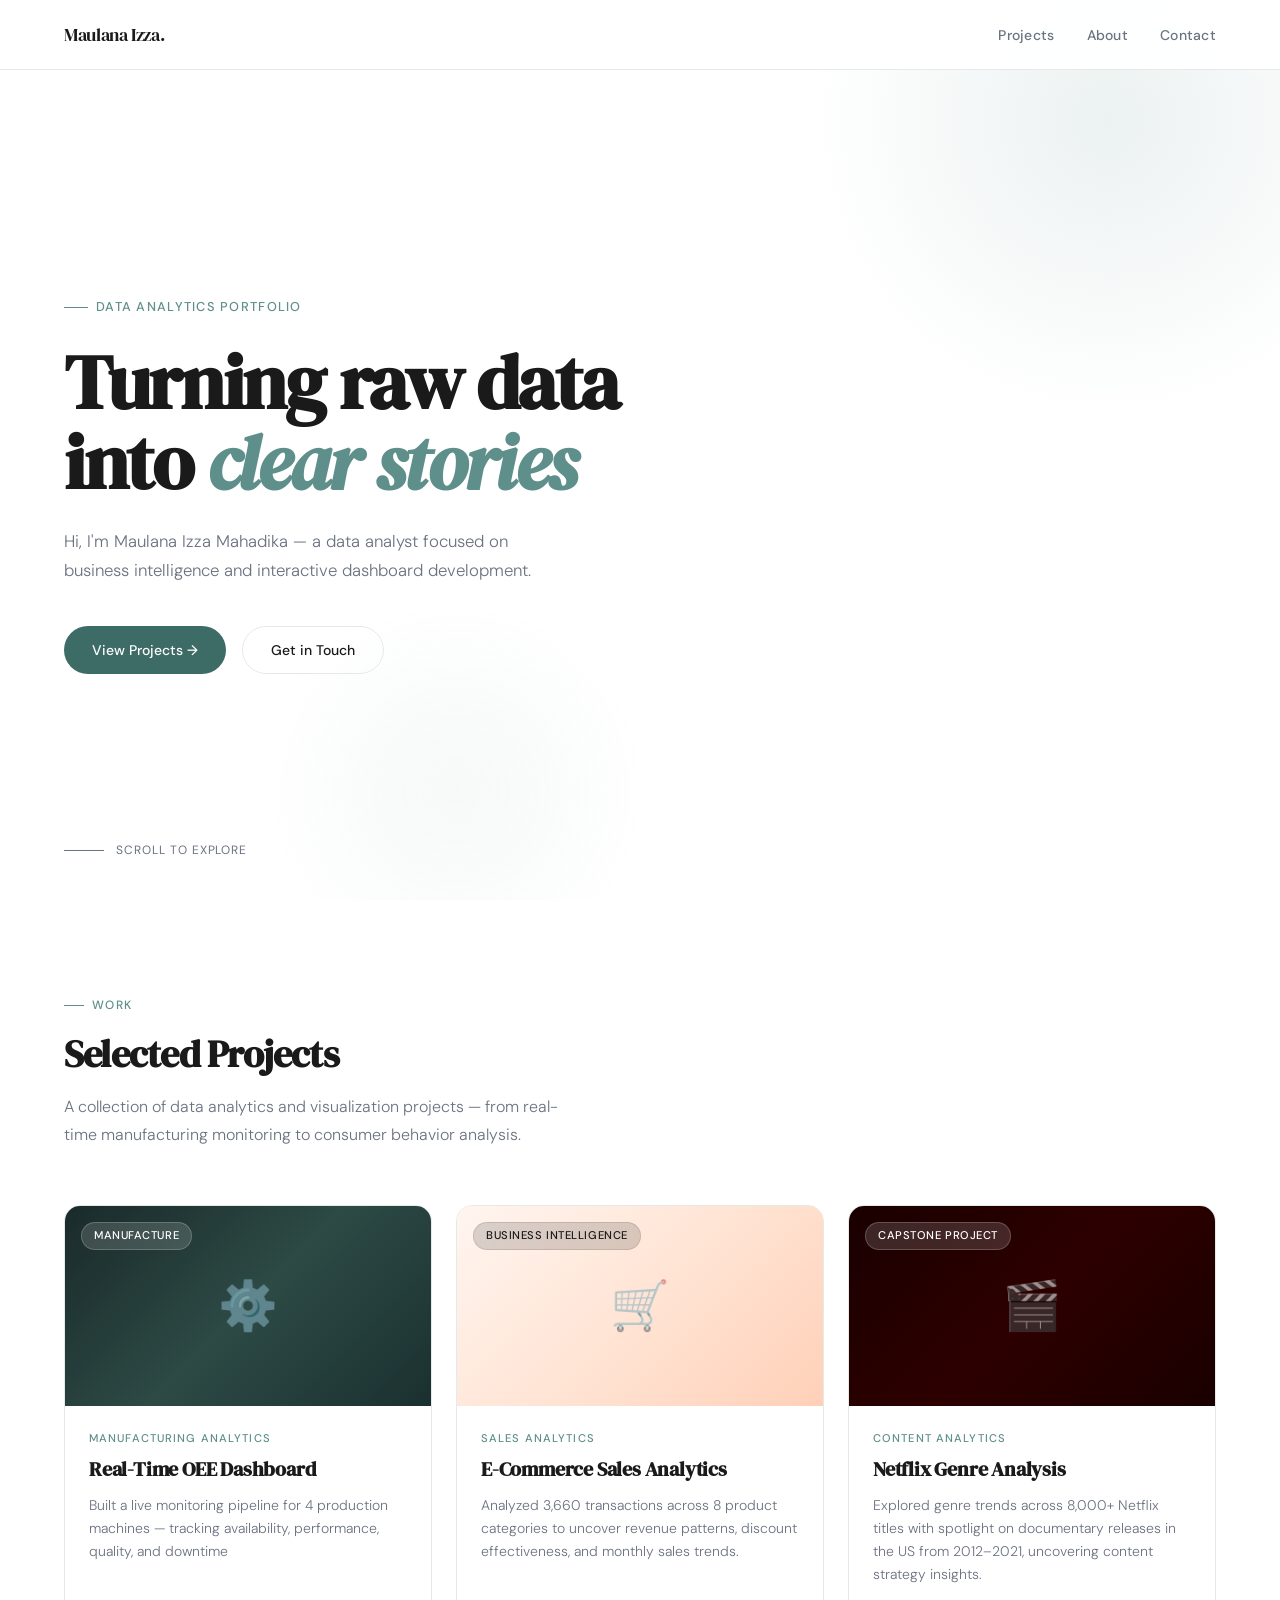
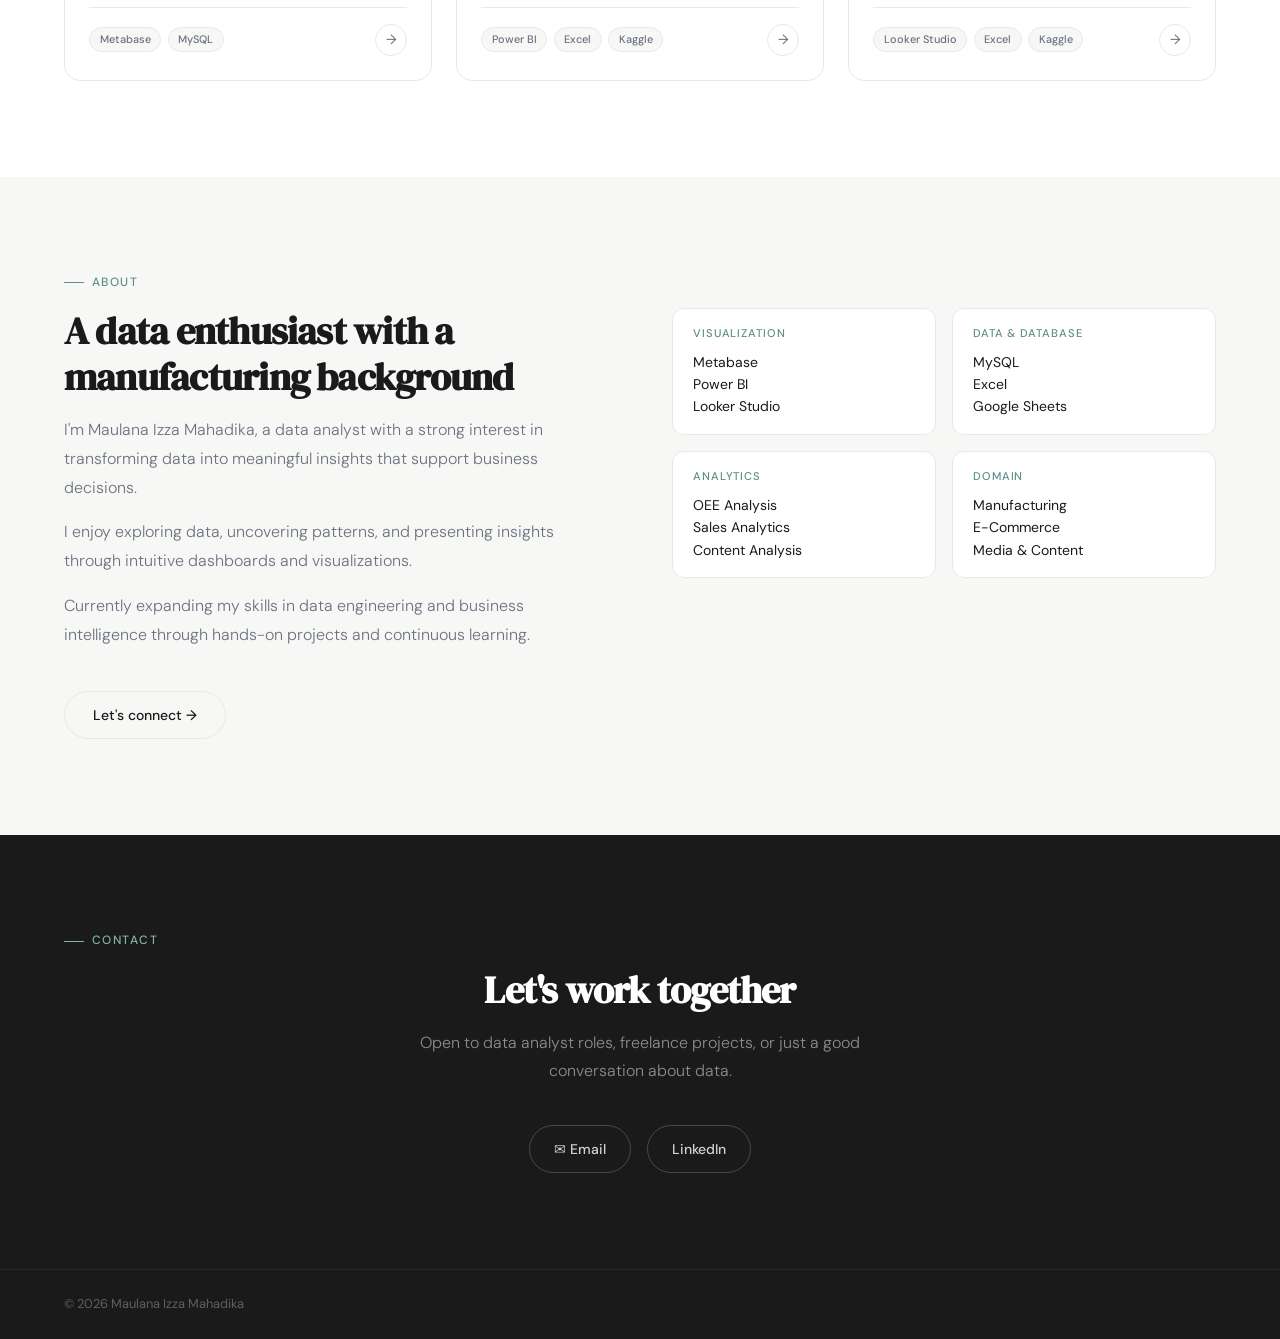
==== index.html @ bc458ca9 "upload" ====
<!DOCTYPE html>
<html lang="en">
<head>
  <meta charset="UTF-8" />
  <meta name="viewport" content="width=device-width, initial-scale=1.0" />
  <title>Maulana Izza Mahadika — Data Analytics Portfolio</title>
  <link rel="preconnect" href="https://fonts.googleapis.com" />
  <link href="https://fonts.googleapis.com/css2?family=DM+Serif+Display:ital@0;1&family=DM+Sans:wght@300;400;500;600&display=swap" rel="stylesheet" />
  <link rel="stylesheet" href="style.css">
</head>
<body>

  <!-- NAV -->
  <nav id="navbar">
    <a href="#" class="nav-logo">Maulana Izza.</a>
    <ul class="nav-links">
      <li><a href="#projects">Projects</a></li>
      <li><a href="#about">About</a></li>
      <li><a href="#contact">Contact</a></li>
    </ul>
  </nav>

  <!-- HERO -->
  <section class="hero" id="home">
    <div class="hero-content">
      <div class="hero-eyebrow">Data Analytics Portfolio</div>
      <h1 class="hero-title">
        Turning raw data<br>into <em>clear stories</em>
      </h1>
      <p class="hero-desc">
        Hi, I'm Maulana Izza Mahadika — a data analyst focused on business intelligence 
        and interactive dashboard development.
      </p>
      <div class="hero-cta">
        <a href="#projects" class="btn btn-primary">View Projects →</a>
        <a href="#contact" class="btn btn-outline">Get in Touch</a>
      </div>
    </div>
    <div class="hero-scroll">
      <span class="scroll-line"></span>
      Scroll to explore
    </div>
  </section>

  <!-- STATS BAR
  <div class="stats-bar">
    <div class="stat-item">
      <span class="stat-number">3</span>
      <span class="stat-label">Projects</span>
    </div>
    <div class="stat-item">
      <span class="stat-number">4</span>
      <span class="stat-label">Machines Monitored</span>
    </div>
    <div class="stat-item">
      <span class="stat-number">3.6K+</span>
      <span class="stat-label">Transactions Analyzed</span>
    </div>
    <div class="stat-item">
      <span class="stat-number">8K+</span>
      <span class="stat-label">Netflix Records</span>
    </div>
  </div> -->

  <!-- PROJECTS -->
  <section id="projects">
    <div class="section-label">Work</div>
    <h2 class="section-title reveal">Selected Projects</h2>
    <p class="section-desc reveal">A collection of data analytics and visualization projects — from real-time manufacturing monitoring to consumer behavior analysis.</p>

    <div class="projects-grid">

      <!-- OEE -->
      <a href="projects/oee.html" class="project-card reveal">
        <div class="project-thumb project-thumb-oee">
          <div class="thumb-pattern">
            <span class="thumb-icon">⚙️</span>
          </div>
          <span class="thumb-badge">Manufacture</span>
        </div>
        <div class="project-body">
          <div class="project-category">Manufacturing Analytics</div>
          <h3 class="project-title">Real-Time OEE Dashboard</h3>
          <p class="project-desc">Built a live monitoring pipeline for 4 production machines — tracking availability, performance, quality, and downtime</p>
          <div class="project-footer">
            <div class="tech-tags">
              <span class="tech-tag">Metabase</span>
              <span class="tech-tag">MySQL</span>
            </div>
            <div class="card-arrow">→</div>
          </div>
        </div>
      </a>

      <!-- E-COMMERCE -->
      <a href="projects/ecommerce.html" class="project-card reveal">
        <div class="project-thumb project-thumb-ecom">
          <div class="thumb-pattern">
            <span class="thumb-icon">🛒</span>
          </div>
          <span class="thumb-badge thumb-badge-dark">Business Intelligence</span>
        </div>
        <div class="project-body">
          <div class="project-category">Sales Analytics</div>
          <h3 class="project-title">E-Commerce Sales Analytics</h3>
          <p class="project-desc">Analyzed 3,660 transactions across 8 product categories to uncover revenue patterns, discount effectiveness, and monthly sales trends.</p>
          <div class="project-footer">
            <div class="tech-tags">
              <span class="tech-tag">Power BI</span>
              <span class="tech-tag">Excel</span>
              <span class="tech-tag">Kaggle</span>
            </div>
            <div class="card-arrow">→</div>
          </div>
        </div>
      </a>

      <!-- NETFLIX -->
      <a href="projects/netflix.html" class="project-card reveal">
        <div class="project-thumb project-thumb-netflix">
          <div class="thumb-pattern">
            <span class="thumb-icon">🎬</span>
          </div>
          <span class="thumb-badge">Capstone Project</span>
        </div>
        <div class="project-body">
          <div class="project-category">Content Analytics</div>
          <h3 class="project-title">Netflix Genre Analysis</h3>
          <p class="project-desc">Explored genre trends across 8,000+ Netflix titles with spotlight on documentary releases in the US from 2012–2021, uncovering content strategy insights.</p>
          <div class="project-footer">
            <div class="tech-tags">
              <span class="tech-tag">Looker Studio</span>
              <span class="tech-tag">Excel</span>
              <span class="tech-tag">Kaggle</span>
            </div>
            <div class="card-arrow">→</div>
          </div>
        </div>
      </a>

    </div>
  </section>

  <!-- ABOUT -->
  <section id="about">
    <div class="section-label">About</div>
    <div class="about-grid">
      <div class="about-text reveal">
        <h2 class="section-title">A data enthusiast with a manufacturing background</h2>
        <p>I'm Maulana Izza Mahadika, a data analyst with a strong interest in transforming data into meaningful insights that support business decisions.</p>
        <p>I enjoy exploring data, uncovering patterns, and presenting insights through intuitive dashboards and visualizations.</p>
        <p>Currently expanding my skills in data engineering and business intelligence through hands-on projects and continuous learning.</p>
        <br>
        <a href="#contact" class="btn btn-outline" style="width:fit-content">Let's connect →</a>
      </div>
      <div class="skills-grid reveal">
        <div class="skill-item">
          <div class="skill-cat">Visualization</div>
          <div class="skill-tools">Metabase<br>Power BI<br>Looker Studio</div>
        </div>
        <div class="skill-item">
          <div class="skill-cat">Data & Database</div>
          <div class="skill-tools">MySQL<br>Excel<br>Google Sheets</div>
        </div>
        <div class="skill-item">
          <div class="skill-cat">Analytics</div>
          <div class="skill-tools">OEE Analysis<br>Sales Analytics<br>Content Analysis</div>
        </div>
        <div class="skill-item">
          <div class="skill-cat">Domain</div>
          <div class="skill-tools">Manufacturing<br>E-Commerce<br>Media & Content</div>
        </div>
      </div>
    </div>
  </section>

  <!-- CONTACT -->
  <section id="contact">
    <div class="section-label">Contact</div>
    <h2 class="section-title">Let's work together</h2>
    <p class="section-desc">Open to data analyst roles, freelance projects, or just a good conversation about data.</p>
    <div class="contact-links">
      <a href="mailto:[mm.izza08@gmail.com]" class="contact-link">✉ Email</a>
      <a href="https://linkedin.com/in/maulana-izza-mahadika" target="_blank" class="contact-link">LinkedIn</a>
    </div>
  </section>

  <!-- FOOTER -->
  <footer>
    <p>© 2026 Maulana Izza Mahadika</p>
  </footer>

  <script>
    // Navbar scroll effect
    const navbar = document.getElementById('navbar');
    window.addEventListener('scroll', () => {
      navbar.classList.toggle('scrolled', window.scrollY > 20);
    });

    // Reveal on scroll
    const reveals = document.querySelectorAll('.reveal');
    const observer = new IntersectionObserver((entries) => {
      entries.forEach((entry, i) => {
        if (entry.isIntersecting) {
          setTimeout(() => entry.target.classList.add('visible'), i * 80);
          observer.unobserve(entry.target);
        }
      });
    }, { threshold: 0.1 });
    reveals.forEach(el => observer.observe(el));
  </script>
</body>
</html>
---- style.css ----
/* ============================================================
   PORTFOLIO — Maulana Izza Mahadika
   style.css — Single shared stylesheet for all pages
   ============================================================ */


/* ============================================================
   1. RESET & ROOT
   ============================================================ */

*, *::before, *::after {
  box-sizing: border-box;
  margin: 0;
  padding: 0;
}

:root {
  /* Brand */
  --teal:         #5F8F8A;
  --teal-light:   #84B59F;
  --teal-dark:    #3D6B66;
  --accent:       #C9DDD9;

  /* E-Commerce accent */
  --orange:       #E8603C;
  --orange-light: #FFF0EB;
  --orange-dark:  #C44D2A;

  /* Netflix accent */
  --red:          #E50914;
  --red-dark:     #B20710;
  --red-light:    #FFF0F0;

  /* Neutrals */
  --ink:          #1A1A1A;
  --muted:        #6B7280;
  --surface:      #F7F8F6;
  --white:        #FFFFFF;
  --border:       #E5EAE9;
}

html {
  scroll-behavior: smooth;
}

body {
  font-family: 'DM Sans', sans-serif;
  background: var(--white);
  color: var(--ink);
  line-height: 1.6;
  overflow-x: hidden;
}


/* ============================================================
   2. NAVIGATION (shared across all pages)
   ============================================================ */

nav {
  position: fixed;
  top: 0; left: 0; right: 0;
  z-index: 100;
  display: flex;
  align-items: center;
  justify-content: space-between;
  padding: 1.25rem 4rem;
  background: rgba(255, 255, 255, 0.92);
  backdrop-filter: blur(12px);
  border-bottom: 1px solid var(--border);
  transition: box-shadow 0.3s;
}

nav.scrolled {
  box-shadow: 0 2px 20px rgba(0, 0, 0, 0.06);
}

.nav-logo {
  font-family: 'DM Serif Display', serif;
  font-size: 1.15rem;
  color: var(--ink);
  text-decoration: none;
  letter-spacing: -0.02em;
}

.nav-links {
  display: flex;
  gap: 2rem;
  list-style: none;
}

.nav-links a {
  font-size: 0.875rem;
  font-weight: 500;
  color: var(--muted);
  text-decoration: none;
  letter-spacing: 0.02em;
  transition: color 0.2s;
}

.nav-links a:hover {
  color: var(--teal-dark);
}


/* ============================================================
   3. ANIMATIONS (shared)
   ============================================================ */

@keyframes fadeUp {
  from { opacity: 0; transform: translateY(20px); }
  to   { opacity: 1; transform: translateY(0); }
}

@keyframes scrollPulse {
  0%, 100% { opacity: 0.4; width: 40px; }
  50%       { opacity: 1;   width: 56px; }
}

.reveal {
  opacity: 0;
  transform: translateY(24px);
  transition: opacity 0.6s ease, transform 0.6s ease;
}

.reveal.visible {
  opacity: 1;
  transform: translateY(0);
}


/* ============================================================
   4. BUTTONS (shared)
   ============================================================ */

.btn {
  display: inline-flex;
  align-items: center;
  gap: 0.5rem;
  padding: 0.75rem 1.75rem;
  border-radius: 100px;
  font-size: 0.875rem;
  font-weight: 500;
  text-decoration: none;
  transition: all 0.25s;
  cursor: pointer;
  border: none;
}

.btn-primary {
  background: var(--teal-dark);
  color: var(--white);
}

.btn-primary:hover {
  background: var(--ink);
  transform: translateY(-2px);
  box-shadow: 0 8px 24px rgba(0, 0, 0, 0.12);
}

.btn-outline {
  background: transparent;
  color: var(--ink);
  border: 1.5px solid var(--border);
}

.btn-outline:hover {
  border-color: var(--teal);
  color: var(--teal-dark);
  transform: translateY(-2px);
}


/* ============================================================
   5. PROJECT PAGES — SHARED LAYOUT
   ============================================================ */

/* --- Hero (project pages) --- */
.project-hero {
  min-height: 60vh;
  display: flex;
  align-items: flex-end;
  padding: 8rem 4rem 4rem;
  position: relative;
  overflow: hidden;
}

/* Per-page hero backgrounds — set in each HTML file via inline style,
   or use page-specific classes below */
.project-hero--oee {
  background: linear-gradient(135deg, #0d1f1e 0%, #1a3530 40%, #0d2020 100%);
}
.project-hero--oee::before {
  content: '';
  position: absolute; top: 20%; right: 10%;
  width: 400px; height: 400px;
  background: radial-gradient(circle, rgba(95, 143, 138, 0.2) 0%, transparent 70%);
  border-radius: 50%;
}

.project-hero--ecom {
  background: linear-gradient(135deg, #2a1000 0%, #4a1e00 40%, #2a1200 100%);
}
.project-hero--ecom::before {
  content: '';
  position: absolute; top: 20%; right: 10%;
  width: 500px; height: 500px;
  background: radial-gradient(circle, rgba(232, 96, 60, 0.15) 0%, transparent 70%);
  border-radius: 50%;
}
.project-hero--ecom::after {
  content: '';
  position: absolute; bottom: -10%; left: 30%;
  width: 300px; height: 300px;
  background: radial-gradient(circle, rgba(232, 96, 60, 0.08) 0%, transparent 70%);
  border-radius: 50%;
}

.project-hero--netflix {
  background: linear-gradient(135deg, #0a0a0a 0%, #1a0000 40%, #0d0000 100%);
}
.project-hero--netflix::before {
  content: '';
  position: absolute; top: 20%; right: 5%;
  width: 500px; height: 500px;
  background: radial-gradient(circle, rgba(229, 9, 20, 0.12) 0%, transparent 70%);
  border-radius: 50%;
}

.hero-meta {
  position: relative;
  z-index: 1;
}

/* --- Breadcrumb --- */
.breadcrumb {
  display: flex;
  align-items: center;
  gap: 0.5rem;
  font-size: 0.8rem;
  color: rgba(255, 255, 255, 0.4);
  margin-bottom: 1.5rem;
}

.breadcrumb a {
  color: rgba(255, 255, 255, 0.4);
  text-decoration: none;
  transition: color 0.2s;
}

.breadcrumb a:hover {
  color: rgba(255, 255, 255, 0.8);
}

.breadcrumb span {
  color: rgba(255, 255, 255, 0.2);
}

/* --- Project label & title --- */
.project-label {
  font-size: 0.75rem;
  font-weight: 500;
  letter-spacing: 0.1em;
  text-transform: uppercase;
  margin-bottom: 1rem;
}

.project-hero-title {
  font-family: 'DM Serif Display', serif;
  font-size: clamp(2rem, 5vw, 3.5rem);
  color: white;
  line-height: 1.1;
  letter-spacing: -0.02em;
  margin-bottom: 1.5rem;
  max-width: 600px;
}

.hero-tags {
  display: flex;
  gap: 0.5rem;
  flex-wrap: wrap;
}

.hero-tag {
  background: rgba(255, 255, 255, 0.1);
  border: 1px solid rgba(255, 255, 255, 0.15);
  border-radius: 100px;
  padding: 0.3rem 0.85rem;
  font-size: 0.75rem;
  color: rgba(255, 255, 255, 0.7);
  font-weight: 500;
}

/* --- Content area --- */
.project-content {
  max-width: 800px;
  margin: 0 auto;
  padding: 5rem 2rem;
}

.content-section {
  margin-bottom: 4rem;
}

.content-label {
  font-size: 0.7rem;
  font-weight: 500;
  letter-spacing: 0.12em;
  text-transform: uppercase;
  margin-bottom: 0.75rem;
  display: flex;
  align-items: center;
  gap: 0.5rem;
}

.content-label::before {
  content: '';
  width: 16px;
  height: 1px;
  background: currentColor;
}

.content-title {
  font-family: 'DM Serif Display', serif;
  font-size: 1.75rem;
  letter-spacing: -0.02em;
  color: var(--ink);
  margin-bottom: 1rem;
  line-height: 1.3;
}

.content-body {
  font-size: 1rem;
  color: var(--muted);
  font-weight: 300;
  line-height: 1.85;
}

.content-body p {
  margin-bottom: 1rem;
}

/* --- Pipeline (shared across all project pages) --- */
.pipeline {
  display: flex;
  align-items: center;
  background: var(--surface);
  border-radius: 16px;
  padding: 2rem;
  margin: 2rem 0;
  overflow-x: auto;
  gap: 0;
}

.pipe-step {
  display: flex;
  flex-direction: column;
  align-items: center;
  gap: 0.5rem;
  flex: 1;
  min-width: 100px;
}

.pipe-icon {
  width: 52px;
  height: 52px;
  border-radius: 14px;
  background: var(--white);
  border: 1.5px solid var(--border);
  display: flex;
  align-items: center;
  justify-content: center;
  font-size: 1.4rem;
}

.pipe-label {
  font-size: 0.75rem;
  font-weight: 500;
  color: var(--ink);
  text-align: center;
}

.pipe-sub {
  font-size: 0.65rem;
  color: var(--muted);
  text-align: center;
}

.pipe-arrow {
  font-size: 1.2rem;
  flex-shrink: 0;
  padding: 0 0.5rem;
}

/* --- Dashboard preview box --- */
.dashboard-preview {
  border-radius: 16px;
  padding: 1.5rem;
  margin: 1.5rem 0;
  text-align: center;
  overflow: hidden;
}

.dashboard-preview p {
  color: rgba(255, 255, 255, 0.4);
  font-size: 0.85rem;
  font-style: italic;
}

.dashboard-img {
  width: 100%;
  max-width: 100%;
  height: auto;
  border-radius: 10px;
  border: 1px solid rgba(255, 255, 255, 0.1);
  display: block;
  margin-bottom: 0.75rem;
}

/* Per-page dashboard preview backgrounds */
.dashboard-preview--oee {
  background: linear-gradient(135deg, #0d1f1e, #1a3530);
  border: 1px solid rgba(95, 143, 138, 0.3);
}

.dashboard-preview--ecom {
  background: linear-gradient(135deg, #2a1000, #4a1e00);
  border: 1px solid rgba(232, 96, 60, 0.2);
}

.dashboard-preview--netflix {
  background: linear-gradient(135deg, #0a0a0a, #1a0000);
  border: 1px solid rgba(229, 9, 20, 0.2);
}

/* --- Insight grid (shared structure, colors vary per page) --- */
.insight-grid {
  display: grid;
  grid-template-columns: 1fr 1fr;
  gap: 1rem;
  margin-top: 1.5rem;
}

.insight-card {
  background: var(--surface);
  border: 1px solid var(--border);
  border-radius: 14px;
  padding: 1.25rem;
}

.insight-title {
  font-size: 0.85rem;
  font-weight: 600;
  color: var(--ink);
  margin-bottom: 0.5rem;
}

.insight-desc {
  font-size: 0.8rem;
  color: var(--muted);
  line-height: 1.65;
  font-weight: 300;
}

/* --- Bottom project navigation --- */
.project-nav {
  border-top: 1px solid var(--border);
  padding: 2rem 4rem;
  display: flex;
  justify-content: space-between;
  align-items: center;
}

.proj-nav-link {
  text-decoration: none;
  color: var(--muted);
  font-size: 0.875rem;
  font-weight: 500;
  display: flex;
  flex-direction: column;
  gap: 0.25rem;
  transition: color 0.2s;
}

.proj-nav-link:hover {
  color: var(--teal-dark);
}

.proj-nav-title {
  font-family: 'DM Serif Display', serif;
  font-size: 1rem;
  color: var(--ink);
}


/* ============================================================
   6. INDEX PAGE — HOME
   ============================================================ */

/* --- Hero --- */
.hero {
  min-height: 100vh;
  display: flex;
  align-items: center;
  padding: 8rem 4rem 4rem;
  position: relative;
  overflow: hidden;
}

.hero::before {
  content: '';
  position: absolute; top: -20%; right: -10%;
  width: 600px; height: 600px;
  background: radial-gradient(circle, rgba(95, 143, 138, 0.12) 0%, transparent 70%);
  border-radius: 50%;
  pointer-events: none;
}

.hero::after {
  content: '';
  position: absolute; bottom: -10%; left: 20%;
  width: 400px; height: 400px;
  background: radial-gradient(circle, rgba(132, 181, 159, 0.08) 0%, transparent 70%);
  border-radius: 50%;
  pointer-events: none;
}

.hero-content {
  max-width: 700px;
  position: relative;
  z-index: 1;
}

.hero-eyebrow {
  display: inline-flex;
  align-items: center;
  gap: 0.5rem;
  font-size: 0.8rem;
  font-weight: 500;
  letter-spacing: 0.1em;
  text-transform: uppercase;
  color: var(--teal);
  margin-bottom: 1.5rem;
  opacity: 0;
  animation: fadeUp 0.6s 0.1s forwards;
}

.hero-eyebrow::before {
  content: '';
  display: inline-block;
  width: 24px; height: 1px;
  background: var(--teal);
}

.hero-title {
  font-family: 'DM Serif Display', serif;
  font-size: clamp(2.8rem, 6vw, 5rem);
  line-height: 1.05;
  letter-spacing: -0.03em;
  color: var(--ink);
  margin-bottom: 1.5rem;
  opacity: 0;
  animation: fadeUp 0.6s 0.2s forwards;
}

.hero-title em {
  font-style: italic;
  color: var(--teal);
}

.hero-desc {
  font-size: 1.05rem;
  color: var(--muted);
  max-width: 500px;
  line-height: 1.75;
  margin-bottom: 2.5rem;
  font-weight: 300;
  opacity: 0;
  animation: fadeUp 0.6s 0.3s forwards;
}

.hero-cta {
  display: flex;
  gap: 1rem;
  flex-wrap: wrap;
  opacity: 0;
  animation: fadeUp 0.6s 0.4s forwards;
}

.hero-scroll {
  position: absolute;
  bottom: 2.5rem; left: 4rem;
  display: flex;
  align-items: center;
  gap: 0.75rem;
  font-size: 0.75rem;
  color: var(--muted);
  letter-spacing: 0.08em;
  text-transform: uppercase;
  opacity: 0;
  animation: fadeUp 0.6s 0.7s forwards;
}

.scroll-line {
  width: 40px; height: 1px;
  background: var(--muted);
  animation: scrollPulse 2s ease-in-out infinite;
}

/* --- Stats bar --- */
.stats-bar {
  background: var(--surface);
  border-top: 1px solid var(--border);
  border-bottom: 1px solid var(--border);
  padding: 2rem 4rem;
  display: flex;
  gap: 3rem;
  flex-wrap: wrap;
}

.stat-item {
  display: flex;
  flex-direction: column;
  gap: 0.25rem;
}

.stat-number {
  font-family: 'DM Serif Display', serif;
  font-size: 1.75rem;
  color: var(--teal-dark);
  line-height: 1;
}

.stat-label {
  font-size: 0.8rem;
  color: var(--muted);
  font-weight: 400;
  text-transform: uppercase;
  letter-spacing: 0.05em;
}

/* --- Section shared --- */
section {
  padding: 6rem 4rem;
}

.section-label {
  font-size: 0.75rem;
  font-weight: 500;
  letter-spacing: 0.12em;
  text-transform: uppercase;
  color: var(--teal);
  margin-bottom: 1rem;
  display: flex;
  align-items: center;
  gap: 0.5rem;
}

.section-label::before {
  content: '';
  width: 20px; height: 1px;
  background: var(--teal);
}

.section-title {
  font-family: 'DM Serif Display', serif;
  font-size: clamp(1.75rem, 3vw, 2.5rem);
  letter-spacing: -0.02em;
  line-height: 1.2;
  color: var(--ink);
  margin-bottom: 1rem;
}

.section-desc {
  color: var(--muted);
  font-size: 1rem;
  font-weight: 300;
  max-width: 520px;
  line-height: 1.75;
  margin-bottom: 3.5rem;
}

/* --- Projects grid --- */
#projects { background: var(--white); }

.projects-grid {
  display: grid;
  grid-template-columns: repeat(auto-fill, minmax(340px, 1fr));
  gap: 1.5rem;
}

.project-card {
  border: 1px solid var(--border);
  border-radius: 16px;
  overflow: hidden;
  background: var(--white);
  transition: all 0.3s cubic-bezier(0.4, 0, 0.2, 1);
  text-decoration: none;
  color: inherit;
  display: flex;
  flex-direction: column;
}

.project-card:hover {
  border-color: var(--teal);
  transform: translateY(-4px);
  box-shadow: 0 20px 40px rgba(95, 143, 138, 0.12);
}

.project-thumb {
  height: 200px;
  position: relative;
  overflow: hidden;
}

.project-thumb-oee {
  background: linear-gradient(135deg, #1a2a2a 0%, #2d4a45 50%, #1a3030 100%);
}

.project-thumb-ecom {
  background: linear-gradient(135deg, #fff5f0 0%, #ffe4d4 50%, #ffd0b8 100%);
}

.project-thumb-netflix {
  background: linear-gradient(135deg, #1a0000 0%, #2d0000 50%, #1a0000 100%);
}

.thumb-pattern {
  position: absolute;
  inset: 0;
  display: flex;
  align-items: center;
  justify-content: center;
}

.thumb-icon {
  font-size: 3rem;
  opacity: 0.6;
}

.thumb-badge {
  position: absolute;
  top: 1rem; left: 1rem;
  background: rgba(255, 255, 255, 0.15);
  backdrop-filter: blur(8px);
  border: 1px solid rgba(255, 255, 255, 0.2);
  border-radius: 100px;
  padding: 0.25rem 0.75rem;
  font-size: 0.7rem;
  font-weight: 500;
  color: white;
  letter-spacing: 0.05em;
  text-transform: uppercase;
}

.thumb-badge-dark {
  background: rgba(0, 0, 0, 0.15);
  border-color: rgba(0, 0, 0, 0.1);
  color: var(--ink);
}

.project-body {
  padding: 1.5rem;
  flex: 1;
  display: flex;
  flex-direction: column;
}

.project-category {
  font-size: 0.7rem;
  font-weight: 500;
  letter-spacing: 0.1em;
  text-transform: uppercase;
  color: var(--teal);
  margin-bottom: 0.5rem;
}

.project-title {
  font-family: 'DM Serif Display', serif;
  font-size: 1.25rem;
  letter-spacing: -0.01em;
  color: var(--ink);
  margin-bottom: 0.75rem;
  line-height: 1.3;
}

.project-desc {
  font-size: 0.875rem;
  color: var(--muted);
  line-height: 1.65;
  font-weight: 300;
  flex: 1;
  margin-bottom: 1.25rem;
}

.project-footer {
  display: flex;
  align-items: center;
  justify-content: space-between;
  padding-top: 1rem;
  border-top: 1px solid var(--border);
}

.tech-tags {
  display: flex;
  gap: 0.4rem;
  flex-wrap: wrap;
}

.tech-tag {
  background: var(--surface);
  border: 1px solid var(--border);
  border-radius: 100px;
  padding: 0.2rem 0.6rem;
  font-size: 0.68rem;
  font-weight: 500;
  color: var(--muted);
}

.card-arrow {
  width: 32px; height: 32px;
  border-radius: 50%;
  border: 1.5px solid var(--border);
  display: flex;
  align-items: center;
  justify-content: center;
  font-size: 0.85rem;
  color: var(--muted);
  flex-shrink: 0;
  transition: all 0.2s;
}

.project-card:hover .card-arrow {
  background: var(--teal-dark);
  border-color: var(--teal-dark);
  color: white;
}

/* --- About section --- */
#about { background: var(--surface); }

.about-grid {
  display: grid;
  grid-template-columns: 1fr 1fr;
  gap: 4rem;
  align-items: start;
}

.about-text p {
  font-size: 1rem;
  color: var(--muted);
  font-weight: 300;
  line-height: 1.8;
  margin-bottom: 1rem;
}

.skills-grid {
  display: grid;
  grid-template-columns: 1fr 1fr;
  gap: 1rem;
}

.skill-item {
  background: var(--white);
  border: 1px solid var(--border);
  border-radius: 12px;
  padding: 1rem 1.25rem;
}

.skill-cat {
  font-size: 0.7rem;
  font-weight: 500;
  letter-spacing: 0.08em;
  text-transform: uppercase;
  color: var(--teal);
  margin-bottom: 0.5rem;
}

.skill-tools {
  font-size: 0.875rem;
  color: var(--ink);
  font-weight: 400;
  line-height: 1.6;
}

/* --- Contact section --- */
#contact {
  background: var(--ink);
  color: var(--white);
  text-align: center;
}

#contact .section-label        { color: var(--teal-light); }
#contact .section-label::before { background: var(--teal-light); }
#contact .section-title        { color: var(--white); }
#contact .section-desc         { color: rgba(255, 255, 255, 0.5); margin: 0 auto 2.5rem; }

.contact-links {
  display: flex;
  gap: 1rem;
  justify-content: center;
  flex-wrap: wrap;
}

.contact-link {
  display: inline-flex;
  align-items: center;
  gap: 0.5rem;
  padding: 0.75rem 1.5rem;
  border-radius: 100px;
  font-size: 0.875rem;
  font-weight: 500;
  text-decoration: none;
  border: 1.5px solid rgba(255, 255, 255, 0.2);
  color: rgba(255, 255, 255, 0.8);
  transition: all 0.25s;
}

.contact-link:hover {
  background: var(--teal-dark);
  border-color: var(--teal-dark);
  color: white;
  transform: translateY(-2px);
}

/* --- Footer --- */
footer {
  background: var(--ink);
  border-top: 1px solid rgba(255, 255, 255, 0.06);
  padding: 1.5rem 4rem;
  display: flex;
  align-items: center;
  justify-content: space-between;
}

footer p {
  font-size: 0.8rem;
  color: rgba(255, 255, 255, 0.3);
}


/* ============================================================
   7. OEE PAGE — SPECIFIC
   ============================================================ */

.metrics-table {
  width: 100%;
  border-collapse: collapse;
  margin: 1.5rem 0;
  font-size: 0.9rem;
}

.metrics-table th {
  background: var(--surface);
  padding: 0.75rem 1rem;
  text-align: left;
  font-size: 0.7rem;
  font-weight: 600;
  letter-spacing: 0.08em;
  text-transform: uppercase;
  color: var(--muted);
  border-bottom: 1px solid var(--border);
}

.metrics-table td {
  padding: 0.85rem 1rem;
  border-bottom: 1px solid var(--border);
  color: var(--ink);
}

.metrics-table tr:last-child td { border-bottom: none; }

.metric-val {
  font-weight: 600;
  color: var(--teal-dark);
}

.metric-highlight {
  background: rgba(95, 143, 138, 0.05);
}

.threshold-bar {
  display: flex;
  gap: 1rem;
  margin: 1.5rem 0;
  flex-wrap: wrap;
}

.threshold-item {
  display: flex;
  align-items: center;
  gap: 0.5rem;
  background: var(--surface);
  border-radius: 10px;
  padding: 0.75rem 1.25rem;
}

.threshold-dot {
  width: 10px; height: 10px;
  border-radius: 50%;
}

.dot-red    { background: #EF4444; }
.dot-yellow { background: #F59E0B; }
.dot-green  { background: #10B981; }

.threshold-label {
  font-size: 0.8rem;
  font-weight: 500;
  color: var(--ink);
}

.threshold-range {
  font-size: 0.75rem;
  color: var(--muted);
}

/* OEE insight cards */
.insight-card.highlight--oee {
  border-color: var(--teal);
  background: rgba(95, 143, 138, 0.05);
}

.insight-num {
  font-family: 'DM Serif Display', serif;
  font-size: 2rem;
  color: var(--teal-dark);
  line-height: 1;
  margin-bottom: 0.25rem;
}


/* ============================================================
   8. E-COMMERCE PAGE — SPECIFIC
   ============================================================ */

.kpi-grid {
  display: grid;
  grid-template-columns: repeat(2, 1fr);
  gap: 1rem;
  margin: 1.5rem 0;
}

.kpi-card {
  background: var(--surface);
  border: 1px solid var(--border);
  border-radius: 14px;
  padding: 1.25rem 1.5rem;
}

.kpi-card.accent {
  border-color: var(--orange);
  background: var(--orange-light);
}

.kpi-number {
  font-family: 'DM Serif Display', serif;
  font-size: 2rem;
  color: var(--orange-dark);
  line-height: 1;
  margin-bottom: 0.25rem;
}

.kpi-label {
  font-size: 0.8rem;
  color: var(--muted);
  font-weight: 400;
}

.dataset-table {
  width: 100%;
  border-collapse: collapse;
  margin: 1.5rem 0;
  font-size: 0.875rem;
}

.dataset-table th {
  background: var(--surface);
  padding: 0.65rem 1rem;
  text-align: left;
  font-size: 0.7rem;
  font-weight: 600;
  letter-spacing: 0.08em;
  text-transform: uppercase;
  color: var(--muted);
  border-bottom: 1px solid var(--border);
}

.dataset-table td {
  padding: 0.75rem 1rem;
  border-bottom: 1px solid var(--border);
  color: var(--ink);
}

.dataset-table tr:last-child td { border-bottom: none; }

.col-name {
  font-family: monospace;
  font-size: 0.85rem;
  color: var(--orange-dark);
  font-weight: 600;
}

.col-type {
  display: inline-block;
  background: var(--surface);
  border: 1px solid var(--border);
  border-radius: 100px;
  padding: 0.15rem 0.6rem;
  font-size: 0.7rem;
  color: var(--muted);
  font-weight: 500;
}

/* E-Commerce insight cards */
.insight-card.highlight--ecom {
  border-color: var(--orange);
  background: var(--orange-light);
}

.insight-icon {
  font-size: 1.5rem;
  margin-bottom: 0.5rem;
}

.insight-rec {
  margin-top: 0.75rem;
  padding-top: 0.75rem;
  border-top: 1px solid var(--border);
  font-size: 0.75rem;
  color: var(--orange-dark);
  font-weight: 500;
}


/* ============================================================
   9. NETFLIX PAGE — SPECIFIC
   ============================================================ */

.group-note {
  background: var(--surface);
  border: 1px solid var(--border);
  border-left: 3px solid var(--red);
  border-radius: 0 12px 12px 0;
  padding: 1rem 1.25rem;
  margin-bottom: 3rem;
  font-size: 0.85rem;
  color: var(--muted);
}

.group-note strong { color: var(--ink); }

.bq-grid {
  display: flex;
  flex-direction: column;
  gap: 0.75rem;
  margin: 1.5rem 0;
}

.bq-card {
  display: flex;
  align-items: flex-start;
  gap: 1rem;
  background: var(--surface);
  border: 1px solid var(--border);
  border-radius: 12px;
  padding: 1rem 1.25rem;
}

.bq-num {
  font-family: 'DM Serif Display', serif;
  font-size: 1.5rem;
  color: var(--red);
  line-height: 1;
  flex-shrink: 0;
  width: 24px;
}

.bq-text {
  font-size: 0.9rem;
  color: var(--ink);
  line-height: 1.6;
  font-weight: 400;
}

.db-overview {
  display: grid;
  grid-template-columns: repeat(4, 1fr);
  gap: 1rem;
  margin: 1.5rem 0;
}

.db-card {
  background: var(--surface);
  border: 1px solid var(--border);
  border-radius: 14px;
  padding: 1.25rem;
  text-align: center;
}

.db-icon {
  font-size: 1.75rem;
  margin-bottom: 0.5rem;
}

.db-number {
  font-family: 'DM Serif Display', serif;
  font-size: 1.5rem;
  color: var(--red-dark);
  line-height: 1;
  margin-bottom: 0.25rem;
}

.db-label {
  font-size: 0.7rem;
  color: var(--muted);
  font-weight: 400;
}

/* Netflix insight cards */
.insight-card.highlight--netflix {
  border-color: var(--red);
  background: var(--red-light);
}

.insight-stat {
  font-family: 'DM Serif Display', serif;
  font-size: 2rem;
  color: var(--red-dark);
  line-height: 1;
  margin-bottom: 0.25rem;
}

.trend-box {
  background: #0a0a0a;
  border-radius: 16px;
  padding: 2rem;
  margin: 1.5rem 0;
  border: 1px solid rgba(229, 9, 20, 0.15);
}

.trend-title {
  color: var(--red);
  font-size: 0.8rem;
  font-weight: 600;
  letter-spacing: 0.08em;
  text-transform: uppercase;
  margin-bottom: 1.5rem;
}

.trend-bars {
  display: flex;
  align-items: flex-end;
  gap: 0.5rem;
  height: 120px;
}

.trend-bar-wrap {
  display: flex;
  flex-direction: column;
  align-items: center;
  gap: 0.4rem;
  flex: 1;
}

.trend-bar {
  width: 100%;
  border-radius: 4px 4px 0 0;
  background: var(--red);
  opacity: 0.85;
  transition: opacity 0.2s;
}

.trend-bar:hover { opacity: 1; }

.trend-year {
  font-size: 0.6rem;
  color: rgba(255, 255, 255, 0.4);
}

.trend-val {
  font-size: 0.65rem;
  color: rgba(255, 255, 255, 0.6);
  font-weight: 600;
}

.rec-grid {
  display: flex;
  flex-direction: column;
  gap: 0.75rem;
  margin-top: 1.5rem;
}

.rec-card {
  display: flex;
  align-items: flex-start;
  gap: 1rem;
  background: var(--surface);
  border: 1px solid var(--border);
  border-radius: 12px;
  padding: 1.1rem 1.25rem;
}

.rec-icon {
  width: 36px; height: 36px;
  border-radius: 10px;
  background: var(--red-light);
  border: 1px solid rgba(229, 9, 20, 0.15);
  display: flex;
  align-items: center;
  justify-content: center;
  font-size: 1rem;
  flex-shrink: 0;
}

.rec-title {
  font-size: 0.875rem;
  font-weight: 600;
  color: var(--ink);
  margin-bottom: 0.25rem;
}

.rec-desc {
  font-size: 0.8rem;
  color: var(--muted);
  line-height: 1.6;
  font-weight: 300;
}


/* ============================================================
   10. RESPONSIVE
   ============================================================ */

@media (max-width: 768px) {
  /* Nav */
  nav { padding: 1rem 1.5rem; }

  /* Index hero */
  .hero { padding: 7rem 1.5rem 4rem; }
  .hero-scroll { left: 1.5rem; }
  .stats-bar { padding: 1.5rem; gap: 1.5rem; }
  section { padding: 4rem 1.5rem; }
  .projects-grid { grid-template-columns: 1fr; }
  .about-grid { grid-template-columns: 1fr; gap: 2rem; }
  .skills-grid { grid-template-columns: 1fr; }
  footer { padding: 1.5rem; flex-direction: column; gap: 0.5rem; text-align: center; }

  /* Project pages */
  .project-hero { padding: 7rem 1.5rem 3rem; }
  .project-content { padding: 3rem 1.5rem; }
  .project-nav { padding: 1.5rem; flex-direction: column; gap: 1.5rem; }
  .insight-grid { grid-template-columns: 1fr; }
  .kpi-grid { grid-template-columns: 1fr; }
  .db-overview { grid-template-columns: repeat(2, 1fr); }
}
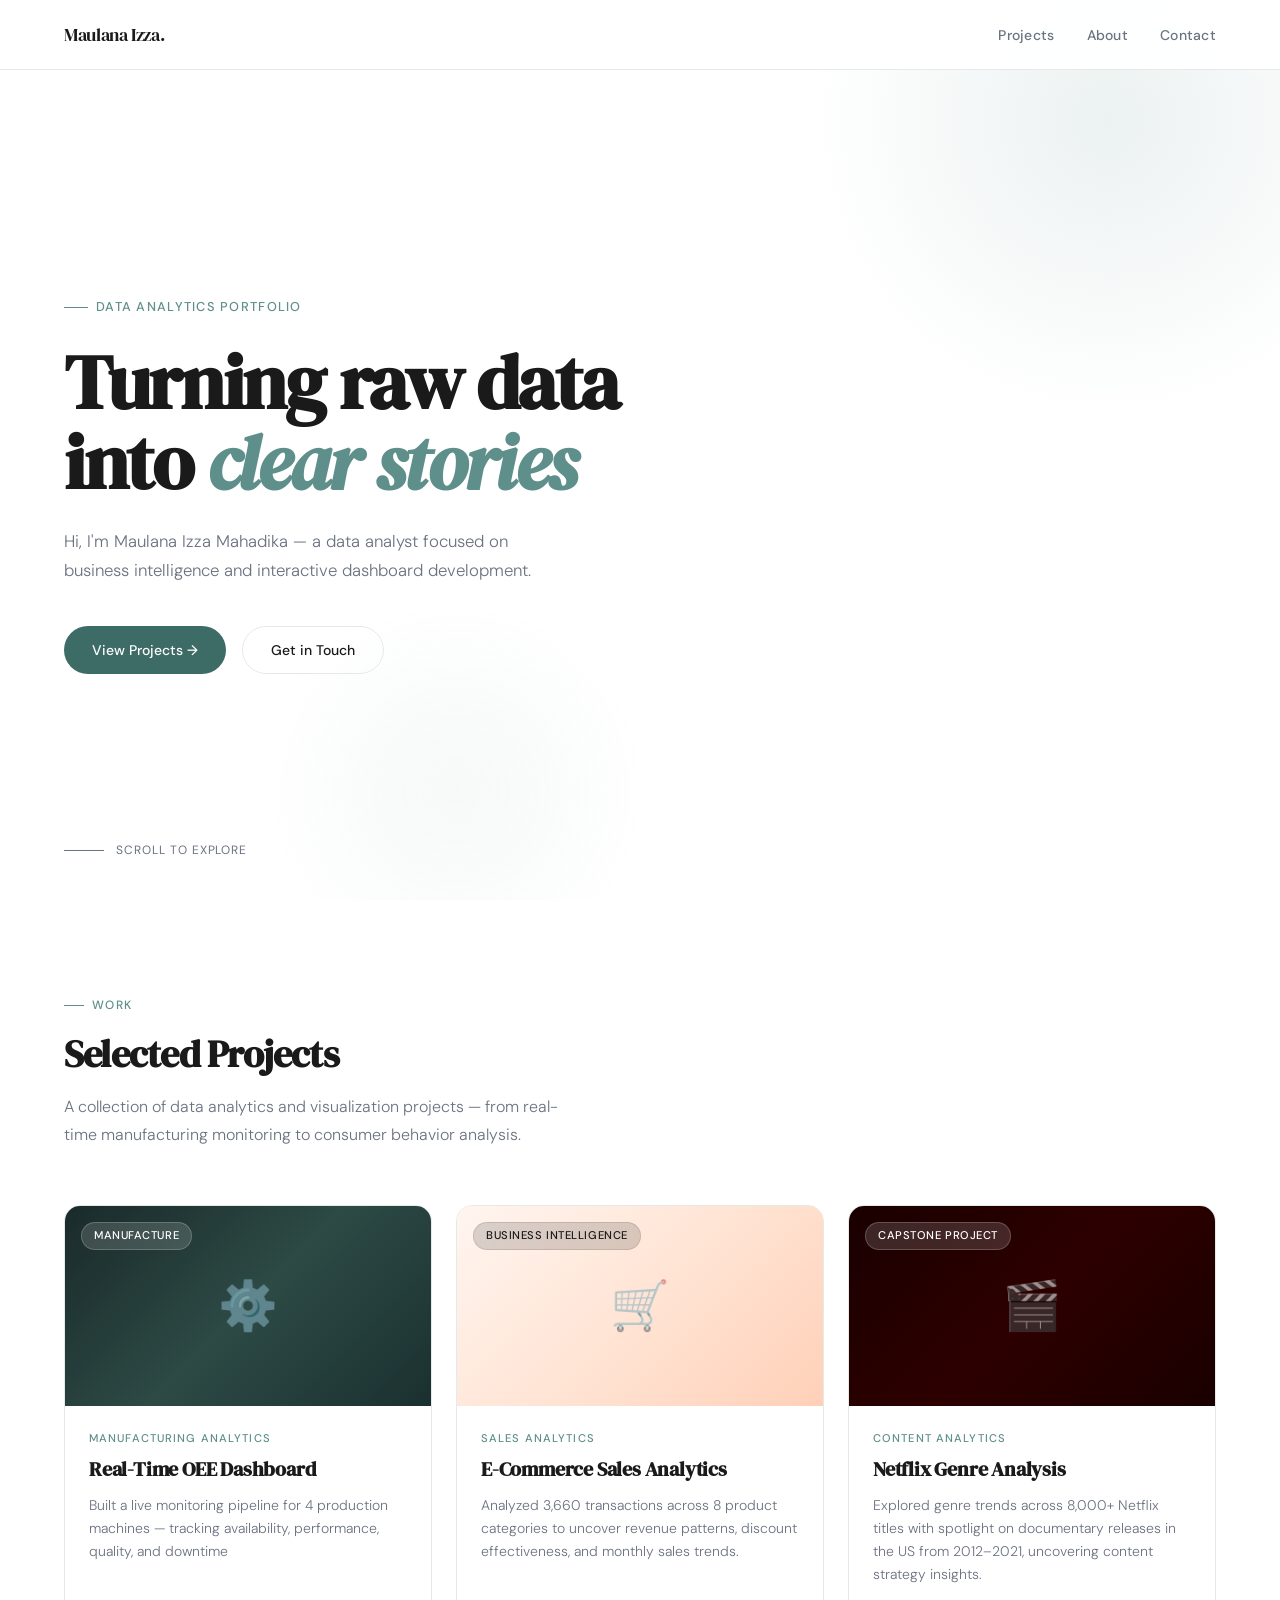
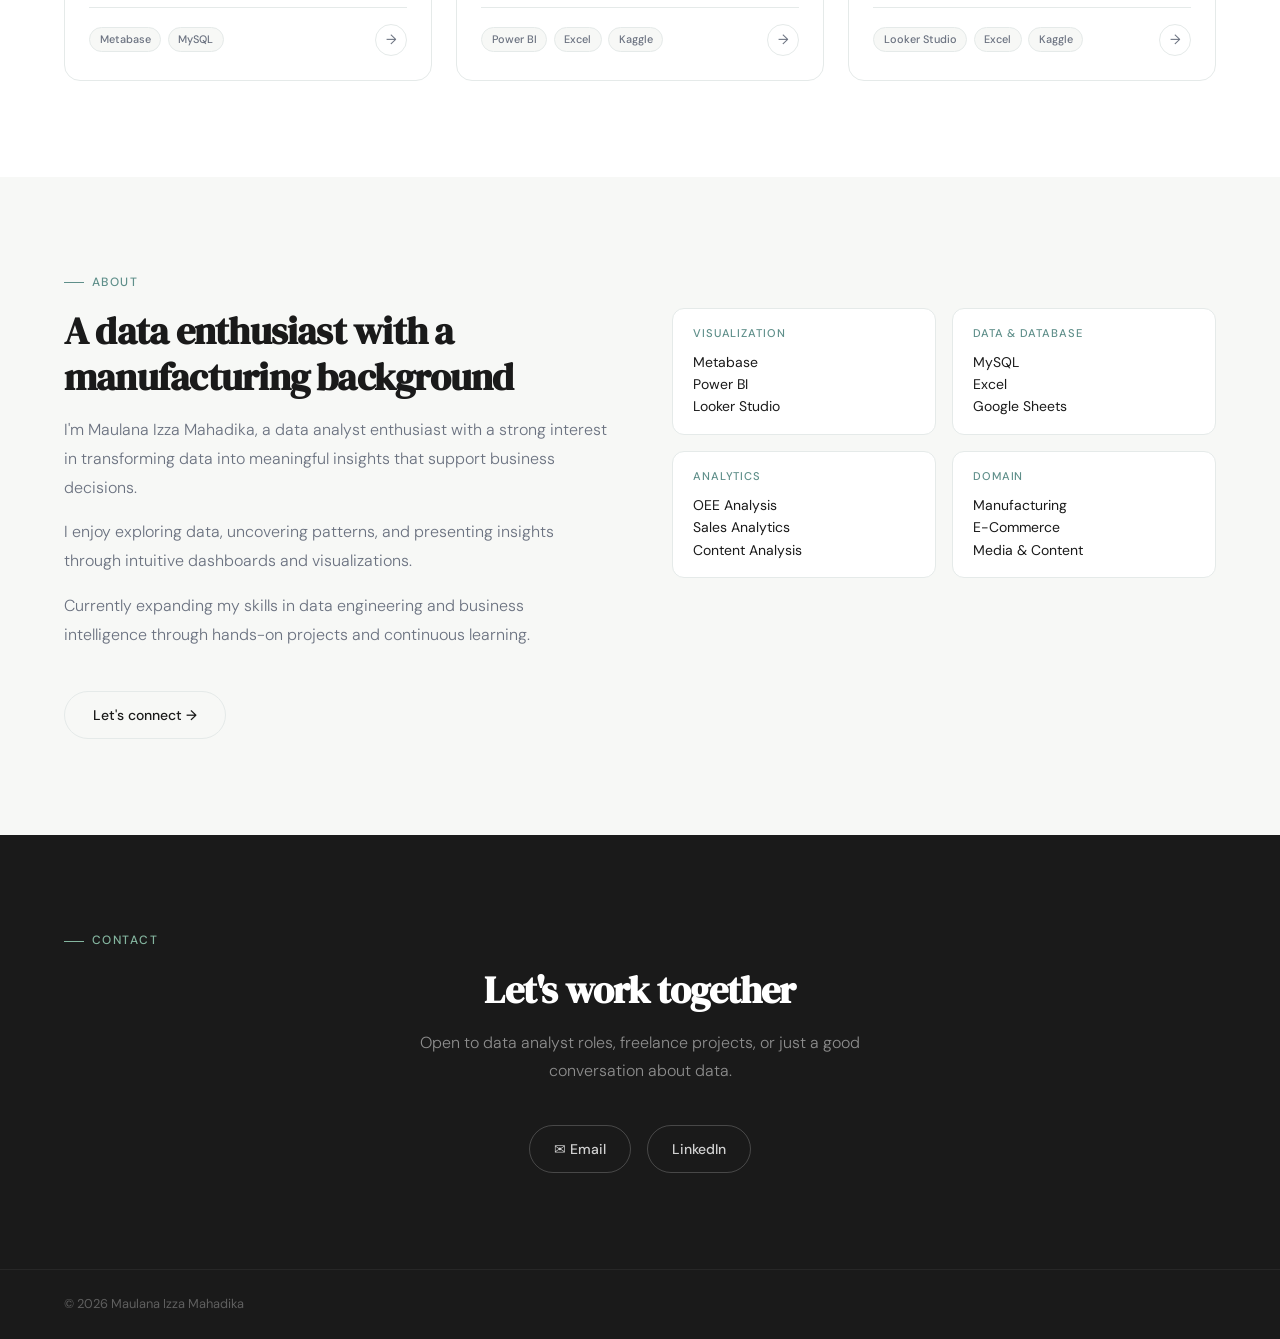
==== commit 67de8c11: "fix profile" ====
--- a/index.html
+++ b/index.html
@@ -7,6 +7,7 @@
   <link rel="preconnect" href="https://fonts.googleapis.com" />
   <link href="https://fonts.googleapis.com/css2?family=DM+Serif+Display:ital@0;1&family=DM+Sans:wght@300;400;500;600&display=swap" rel="stylesheet" />
   <link rel="stylesheet" href="style.css">
+  <link rel="icon" type="image/png" href="favicon.png" />
 </head>
 <body>
 
@@ -147,7 +148,7 @@
     <div class="about-grid">
       <div class="about-text reveal">
         <h2 class="section-title">A data enthusiast with a manufacturing background</h2>
-        <p>I'm Maulana Izza Mahadika, a data analyst with a strong interest in transforming data into meaningful insights that support business decisions.</p>
+        <p>I'm Maulana Izza Mahadika, a data analyst enthusiast with a strong interest in transforming data into meaningful insights that support business decisions.</p>
         <p>I enjoy exploring data, uncovering patterns, and presenting insights through intuitive dashboards and visualizations.</p>
         <p>Currently expanding my skills in data engineering and business intelligence through hands-on projects and continuous learning.</p>
         <br>
